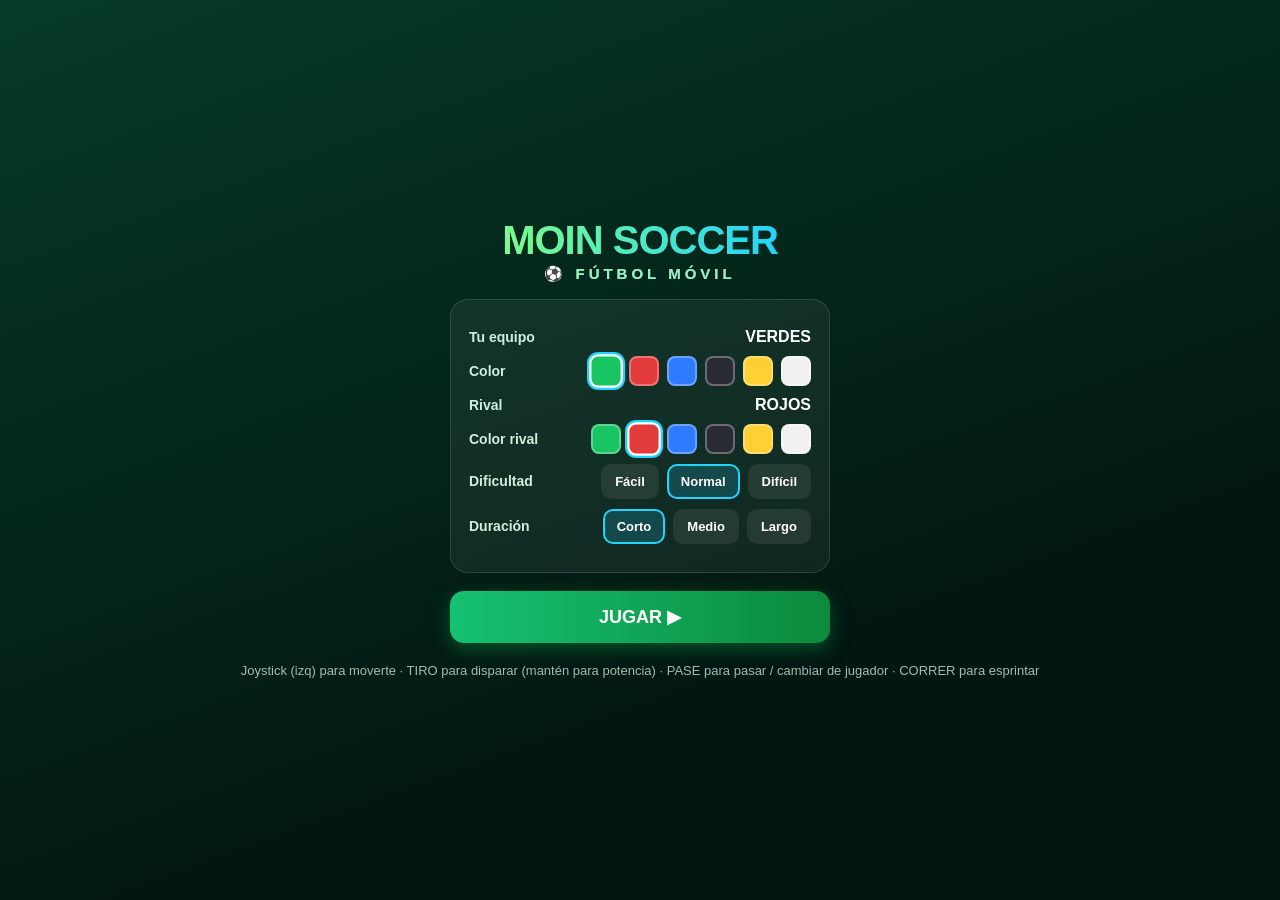
==== futbol/index.html @ 3e6782e0 "Add Moin Soccer: juego de futbol arcade para movil (PWA) Juego HTML5/Canvas estilo Dream League Socc" ====
<!DOCTYPE html>
<html lang="es">
<head>
<meta charset="UTF-8">
<meta name="viewport" content="width=device-width, initial-scale=1.0, maximum-scale=1.0, user-scalable=no, viewport-fit=cover">
<meta name="theme-color" content="#0b8a3c">
<meta name="apple-mobile-web-app-capable" content="yes">
<meta name="apple-mobile-web-app-status-bar-style" content="black-translucent">
<meta name="mobile-web-app-capable" content="yes">
<link rel="manifest" href="manifest.json">
<title>Moin Soccer ⚽</title>
<style>
  :root { --safe-b: env(safe-area-inset-bottom, 0px); }
  * { margin:0; padding:0; box-sizing:border-box; -webkit-tap-highlight-color:transparent; user-select:none; -webkit-user-select:none; touch-action:none; }
  html,body { width:100%; height:100%; overflow:hidden; background:#05241a; font-family:-apple-system,BlinkMacSystemFont,"Segoe UI",Roboto,sans-serif; color:#fff; }
  #app { position:fixed; inset:0; display:flex; align-items:center; justify-content:center; }
  canvas { display:block; background:#0b8a3c; touch-action:none; }

  /* ---------- HUD ---------- */
  #hud { position:fixed; top:0; left:0; right:0; pointer-events:none; z-index:20;
         display:flex; justify-content:center; padding:8px; padding-top:calc(8px + env(safe-area-inset-top,0px)); }
  .scoreboard { background:rgba(0,0,0,.55); backdrop-filter:blur(6px); border-radius:14px; padding:6px 14px;
                display:flex; align-items:center; gap:12px; font-weight:800; box-shadow:0 4px 14px rgba(0,0,0,.4); }
  .scoreboard .tm { display:flex; align-items:center; gap:6px; font-size:15px; }
  .dot { width:14px; height:14px; border-radius:4px; box-shadow:0 0 0 2px rgba(255,255,255,.25) inset; }
  .score { font-size:24px; font-variant-numeric:tabular-nums; letter-spacing:1px; }
  .clock { background:rgba(0,0,0,.55); border-radius:10px; padding:3px 10px; font-size:13px; font-weight:700; margin-left:8px; font-variant-numeric:tabular-nums; }

  /* ---------- Controles táctiles ---------- */
  #controls { position:fixed; inset:0; z-index:15; pointer-events:none; }
  #joyZone { position:absolute; left:0; bottom:0; width:45%; height:55%; pointer-events:auto; }
  #joyBase { position:absolute; width:120px; height:120px; border-radius:50%; border:3px solid rgba(255,255,255,.35);
             background:rgba(255,255,255,.08); transform:translate(-50%,-50%); display:none; }
  #joyStick { position:absolute; width:58px; height:58px; border-radius:50%; background:rgba(255,255,255,.55);
              border:2px solid rgba(255,255,255,.8); transform:translate(-50%,-50%); display:none; box-shadow:0 2px 8px rgba(0,0,0,.4); }
  .btns { position:absolute; right:18px; bottom:calc(28px + var(--safe-b)); pointer-events:auto; }
  .gbtn { position:absolute; border-radius:50%; display:flex; align-items:center; justify-content:center;
          font-weight:900; color:#fff; text-shadow:0 1px 2px rgba(0,0,0,.5); box-shadow:0 4px 10px rgba(0,0,0,.4); pointer-events:auto;
          border:3px solid rgba(255,255,255,.35); transition:transform .05s, filter .05s; }
  .gbtn:active, .gbtn.press { transform:scale(.9); filter:brightness(1.2); }
  #btnShoot { width:86px; height:86px; right:0; bottom:46px; background:radial-gradient(circle at 35% 30%,#ff6a5a,#d6261a); font-size:13px; }
  #btnPass  { width:70px; height:70px; right:96px; bottom:6px; background:radial-gradient(circle at 35% 30%,#5aa9ff,#1466d6); font-size:12px; }
  #btnSprint{ width:62px; height:62px; right:10px; bottom:140px; background:radial-gradient(circle at 35% 30%,#ffd76a,#e0a013); font-size:11px; color:#3a2a00; }

  /* ---------- Pantallas ---------- */
  .screen { position:fixed; inset:0; z-index:40; display:flex; flex-direction:column; align-items:center; justify-content:center;
            background:linear-gradient(160deg,#063a26,#021712 70%); padding:24px; text-align:center; gap:18px; overflow-y:auto; }
  .screen.hidden { display:none; }
  .logo { font-size:40px; font-weight:900; letter-spacing:-1px; line-height:1;
          background:linear-gradient(90deg,#7CFC8A,#21d4fd); -webkit-background-clip:text; background-clip:text; color:transparent; }
  .logo small { display:block; font-size:15px; font-weight:700; letter-spacing:4px; color:#9fe8c0; margin-top:6px; -webkit-text-fill-color:#9fe8c0; }
  .card { background:rgba(255,255,255,.06); border:1px solid rgba(255,255,255,.12); border-radius:18px; padding:18px; width:100%; max-width:380px; }
  .row { display:flex; align-items:center; justify-content:space-between; gap:10px; margin:10px 0; }
  .row label { font-size:14px; font-weight:600; color:#cfeede; }
  .opts { display:flex; gap:8px; flex-wrap:wrap; }
  .opt { background:rgba(255,255,255,.08); border:2px solid transparent; border-radius:10px; padding:8px 12px; font-size:13px; font-weight:700; cursor:pointer; }
  .opt.sel { border-color:#21d4fd; background:rgba(33,212,253,.18); }
  .swatches { display:flex; gap:8px; }
  .sw { width:30px; height:30px; border-radius:8px; border:2px solid rgba(255,255,255,.3); cursor:pointer; }
  .sw.sel { border-color:#fff; transform:scale(1.12); box-shadow:0 0 0 2px #21d4fd; }
  .btn { background:linear-gradient(90deg,#16c172,#0b8a3c); border:none; color:#fff; font-weight:900; font-size:18px;
         padding:15px 22px; border-radius:14px; width:100%; max-width:380px; cursor:pointer; box-shadow:0 6px 18px rgba(11,138,60,.5); }
  .btn.alt { background:linear-gradient(90deg,#3a4a55,#222d33); box-shadow:none; font-size:15px; padding:12px; }
  .big { font-size:30px; font-weight:900; }
  .muted { color:#9fbdb0; font-size:13px; line-height:1.5; }
  .resultScore { font-size:54px; font-weight:900; letter-spacing:2px; }

  /* ---------- Overlay GOL ---------- */
  #goalFx { position:fixed; inset:0; z-index:30; display:flex; align-items:center; justify-content:center; pointer-events:none; opacity:0; }
  #goalFx.show { animation:goalpop 1.6s ease forwards; }
  #goalFx span { font-size:64px; font-weight:900; letter-spacing:3px; color:#fff; text-shadow:0 0 24px #21d4fd, 0 4px 0 #0b8a3c; }
  @keyframes goalpop { 0%{opacity:0;transform:scale(.4)} 18%{opacity:1;transform:scale(1.1)} 75%{opacity:1;transform:scale(1)} 100%{opacity:0;transform:scale(1)} }
  .toast { position:fixed; top:64px; left:50%; transform:translateX(-50%); z-index:25; background:rgba(0,0,0,.7);
           padding:8px 16px; border-radius:20px; font-weight:700; font-size:14px; opacity:0; transition:opacity .3s; pointer-events:none; }
  .toast.show { opacity:1; }
</style>
</head>
<body>
<div id="app"><canvas id="c"></canvas></div>

<!-- HUD -->
<div id="hud" class="hidden">
  <div class="scoreboard">
    <div class="tm"><span class="dot" id="hHomeDot"></span><span id="hHomeName">CASA</span></div>
    <div class="score"><span id="hHome">0</span>&nbsp;-&nbsp;<span id="hAway">0</span></div>
    <div class="tm"><span id="hAwayName">FUERA</span><span class="dot" id="hAwayDot"></span></div>
    <div class="clock" id="hClock">00:00</div>
  </div>
</div>

<!-- Controles -->
<div id="controls" class="hidden">
  <div id="joyZone"></div>
  <div id="joyBase"></div>
  <div id="joyStick"></div>
  <div class="btns">
    <div class="gbtn" id="btnSprint">CORRER</div>
    <div class="gbtn" id="btnPass">PASE</div>
    <div class="gbtn" id="btnShoot">TIRO</div>
  </div>
</div>

<!-- GOL fx -->
<div id="goalFx"><span>¡GOOOL!</span></div>
<div class="toast" id="toast"></div>

<!-- MENÚ -->
<div id="menu" class="screen">
  <div class="logo">MOIN SOCCER<small>⚽ FÚTBOL MÓVIL</small></div>
  <div class="card">
    <div class="row"><label>Tu equipo</label><span id="homeNameLbl" style="font-weight:800">VERDES</span></div>
    <div class="row"><label>Color</label><div class="swatches" id="homeSwatches"></div></div>
    <div class="row"><label>Rival</label><span id="awayNameLbl" style="font-weight:800">ROJOS</span></div>
    <div class="row"><label>Color rival</label><div class="swatches" id="awaySwatches"></div></div>
    <div class="row"><label>Dificultad</label>
      <div class="opts" id="diffOpts">
        <div class="opt" data-diff="0">Fácil</div>
        <div class="opt sel" data-diff="1">Normal</div>
        <div class="opt" data-diff="2">Difícil</div>
      </div>
    </div>
    <div class="row"><label>Duración</label>
      <div class="opts" id="lenOpts">
        <div class="opt sel" data-len="3">Corto</div>
        <div class="opt" data-len="5">Medio</div>
        <div class="opt" data-len="8">Largo</div>
      </div>
    </div>
  </div>
  <button class="btn" id="playBtn">JUGAR ▶</button>
  <p class="muted">Joystick (izq) para moverte · TIRO para disparar (mantén para potencia) · PASE para pasar / cambiar de jugador · CORRER para esprintar</p>
</div>

<!-- FIN -->
<div id="end" class="screen hidden">
  <div id="endTitle" class="big">FINAL</div>
  <div class="resultScore"><span id="endHome">0</span> - <span id="endAway">0</span></div>
  <div id="endMsg" class="muted"></div>
  <button class="btn" id="rematchBtn">REVANCHA 🔁</button>
  <button class="btn alt" id="toMenuBtn">MENÚ</button>
</div>

<script>
/* ============================================================
   MOIN SOCCER — juego de fútbol arcade top-down para móvil
   Un solo archivo, sin dependencias. Controles táctiles + teclado.
   ============================================================ */
(() => {
"use strict";

const cv = document.getElementById('c');
const ctx = cv.getContext('2d');

/* ----- Dimensiones del campo (mundo, en unidades) ----- */
const W = 680;            // ancho del campo
const H = 1180;           // alto del campo (vertical)
const MARGIN = 60;        // banda fuera de las líneas
const GOAL_W = 200;       // ancho de portería
const PLAYER_R = 15;      // radio jugador
const BALL_R = 9;

/* ----- Estado ----- */
let view = { scale:1, w:0, h:0, camY:H/2 };
let state = 'menu';       // menu | kickoff | play | goal | end
let players = [];
let ball = null;
let score = { home:0, away:0 };
let matchClock = 0;       // segundos de juego "real"
let matchLen = 3;         // minutos por mitad (en tiempo de partido)
let half = 1;
const MATCH_SECONDS_PER_HALF = 75; // segundos reales = una mitad
let diff = 1;
let lastTs = 0;
let kickoffTeam = 'home';
let kickoffTimer = 0;
let possessionTeam = 'home';

/* ----- Equipos ----- */
const COLORS = [
  {name:'VERDES', c:'#19c463', dark:'#0c7d3d'},
  {name:'ROJOS',  c:'#e23b3b', dark:'#9c1f1f'},
  {name:'AZULES', c:'#2f7bff', dark:'#143f9c'},
  {name:'NEGROS', c:'#2b2b34', dark:'#000'},
  {name:'AMARILLOS', c:'#ffcf33', dark:'#c79600'},
  {name:'BLANCOS', c:'#f1f1f1', dark:'#9aa'},
];
let homeIdx = 0, awayIdx = 1;

/* ----- Formación (posiciones relativas, 4 de campo + portero por equipo) -----
   x: 0..1 (izq->der), y: 0..1 (su portería 0 -> centro 0.5) */
const FORMATION = [
  {role:'GK', x:0.50, y:0.04},
  {role:'DF', x:0.27, y:0.22},
  {role:'DF', x:0.73, y:0.22},
  {role:'MF', x:0.40, y:0.40},
  {role:'MF', x:0.60, y:0.40},
];

/* ============================================================
   Input
   ============================================================ */
const input = {
  move:{x:0,y:0}, active:false,
  shoot:false, shootHold:0, pass:false, passEdge:false, sprint:false,
  keys:{}
};

// Joystick táctil
const joyZone = document.getElementById('joyZone');
const joyBase = document.getElementById('joyBase');
const joyStick = document.getElementById('joyStick');
let joyId = null, joyOx=0, joyOy=0;
const JOY_MAX = 52;

function joyStart(id,x,y){ joyId=id; joyOx=x; joyOy=y; input.active=true;
  joyBase.style.display='block'; joyStick.style.display='block';
  joyBase.style.left=x+'px'; joyBase.style.top=y+'px';
  joyStick.style.left=x+'px'; joyStick.style.top=y+'px';
}
function joyMove(x,y){
  let dx=x-joyOx, dy=y-joyOy; const d=Math.hypot(dx,dy);
  if(d>JOY_MAX){ dx=dx/d*JOY_MAX; dy=dy/d*JOY_MAX; }
  joyStick.style.left=(joyOx+dx)+'px'; joyStick.style.top=(joyOy+dy)+'px';
  input.move.x=dx/JOY_MAX; input.move.y=dy/JOY_MAX;
}
function joyEnd(){ joyId=null; input.active=false; input.move.x=0; input.move.y=0;
  joyBase.style.display='none'; joyStick.style.display='none'; }

joyZone.addEventListener('touchstart',e=>{ e.preventDefault(); const t=e.changedTouches[0]; if(joyId===null) joyStart(t.identifier,t.clientX,t.clientY); },{passive:false});
joyZone.addEventListener('touchmove',e=>{ e.preventDefault(); for(const t of e.changedTouches) if(t.identifier===joyId) joyMove(t.clientX,t.clientY); },{passive:false});
joyZone.addEventListener('touchend',e=>{ for(const t of e.changedTouches) if(t.identifier===joyId) joyEnd(); },{passive:false});
joyZone.addEventListener('touchcancel',e=>{ for(const t of e.changedTouches) if(t.identifier===joyId) joyEnd(); },{passive:false});

// Botones
function bindBtn(el, downFn, upFn){
  el.addEventListener('touchstart',e=>{ e.preventDefault(); el.classList.add('press'); downFn(); },{passive:false});
  el.addEventListener('touchend',e=>{ e.preventDefault(); el.classList.remove('press'); upFn&&upFn(); },{passive:false});
  el.addEventListener('mousedown',e=>{ e.preventDefault(); el.classList.add('press'); downFn(); });
  el.addEventListener('mouseup',e=>{ el.classList.remove('press'); upFn&&upFn(); });
}
bindBtn(document.getElementById('btnShoot'), ()=>{ input.shoot=true; }, ()=>{ input.shoot=false; });
bindBtn(document.getElementById('btnPass'),  ()=>{ input.pass=true; input.passEdge=true; }, ()=>{ input.pass=false; });
bindBtn(document.getElementById('btnSprint'),()=>{ input.sprint=true; }, ()=>{ input.sprint=false; });

// Teclado (para probar en PC)
addEventListener('keydown',e=>{ input.keys[e.key.toLowerCase()]=true;
  if(e.key===' '){ input.shoot=true; } if(e.key.toLowerCase()==='x'){ if(!input.pass) input.passEdge=true; input.pass=true; }
  if(e.key==='Shift') input.sprint=true; });
addEventListener('keyup',e=>{ input.keys[e.key.toLowerCase()]=false;
  if(e.key===' ') input.shoot=false; if(e.key.toLowerCase()==='x') input.pass=false; if(e.key==='Shift') input.sprint=false; });

function readKeyboardMove(){
  let x=0,y=0;
  if(input.keys['a']||input.keys['arrowleft']) x-=1;
  if(input.keys['d']||input.keys['arrowright']) x+=1;
  if(input.keys['w']||input.keys['arrowup']) y-=1;
  if(input.keys['s']||input.keys['arrowdown']) y+=1;
  if(x||y){ const d=Math.hypot(x,y); return {x:x/d,y:y/d}; }
  return null;
}

/* ============================================================
   Setup partido
   ============================================================ */
function makePlayer(team, slot){
  const f = FORMATION[slot];
  // home ataca hacia arriba (y menor = portería rival). away al revés.
  const homeP = teamHomePos(team, f);
  return {
    team, role:f.role, slot,
    x:homeP.x, y:homeP.y, vx:0, vy:0,
    homeX:homeP.x, homeY:homeP.y,
    facing:team==='home'?-1:1,
    cooldown:0, // no puede recibir el balón un instante tras chutar
    user:false
  };
}
// Posición base según equipo. home: su portería abajo (y=H). away: arriba (y=0)
function teamHomePos(team, f){
  const x = MARGIN + f.x*W;
  let y;
  if(team==='home') y = H + MARGIN - f.y*H;       // desde abajo hacia el centro
  else              y = MARGIN + f.y*H;            // desde arriba hacia el centro
  return {x, y:clamp(y, MARGIN, H+MARGIN)};
}
function ownGoalY(team){ return team==='home' ? H+MARGIN : MARGIN; }
function targetGoalY(team){ return team==='home' ? MARGIN : H+MARGIN; }
const goalX = ()=> MARGIN + W/2;

function setupMatch(){
  players = [];
  for(const t of ['home','away']) for(let s=0;s<FORMATION.length;s++) players.push(makePlayer(t,s));
  ball = { x:MARGIN+W/2, y:MARGIN+H/2, vx:0, vy:0, owner:null, lastTouch:null };
  score = {home:0, away:0};
  matchClock = 0; half = 1;
  resetPositions('home');
}

function resetPositions(koTeam){
  kickoffTeam = koTeam;
  for(const p of players){
    const f = FORMATION[p.slot];
    const pos = teamHomePos(p.team, f);
    p.x=pos.x; p.y=pos.y; p.vx=0; p.vy=0; p.cooldown=0;
  }
  ball.x=MARGIN+W/2; ball.y=MARGIN+H/2; ball.vx=0; ball.vy=0; ball.owner=null; ball.lastTouch=null;
  // jugador que saca: un MF del equipo que saca, junto al balón
  const taker = players.find(p=>p.team===koTeam && p.role==='MF');
  if(taker){ taker.x=MARGIN+W/2 - 16; taker.y=MARGIN+H/2 + (koTeam==='home'?22:-22); }
  state='kickoff'; kickoffTimer=1.0;
  possessionTeam = koTeam;
}

/* ============================================================
   Utilidades
   ============================================================ */
function clamp(v,a,b){ return v<a?a:v>b?b:v; }
function dist(ax,ay,bx,by){ return Math.hypot(ax-bx,ay-by); }
function teammates(t){ return players.filter(p=>p.team===t); }

let userPlayer = null;
function pickUserPlayer(){
  // controla el jugador del equipo CASA más cercano al balón (o el dueño si es de casa)
  if(ball.owner && ball.owner.team==='home'){ return ball.owner; }
  let best=null, bd=1e9;
  for(const p of players){ if(p.team!=='home'||p.role==='GK') continue;
    const d=dist(p.x,p.y,ball.x,ball.y); if(d<bd){bd=d;best=p;} }
  return best;
}

/* ============================================================
   Lógica de balón
   ============================================================ */
function shootBall(p, power, dirx, diry){
  ball.owner=null; ball.lastTouch=p; p.cooldown=0.5;
  const sp = power;
  ball.vx = dirx*sp; ball.vy = diry*sp;
}
function tryCapture(){
  if(ball.owner) return;
  let best=null,bd=PLAYER_R+BALL_R+6;
  for(const p of players){ if(p.cooldown>0) continue;
    const d=dist(p.x,p.y,ball.x,ball.y);
    if(d<bd){ bd=d; best=p; } }
  if(best){ ball.owner=best; ball.lastTouch=best; possessionTeam=best.team; }
}

/* ============================================================
   IA
   ============================================================ */
function aiPlayer(p, dt){
  const hasBall = ball.owner===p;
  const myTeam = p.team;
  const atkY = targetGoalY(myTeam);
  const ownY = ownGoalY(myTeam);
  const goalAttX = goalX();

  // Portero
  if(p.role==='GK'){
    const gy = ownY + (myTeam==='home'? -50 : 50);
    let tx = clamp(ball.x, goalAttX-GOAL_W/2+10, goalAttX+GOAL_W/2-10);
    // si el balón está cerca del área, sale a por él
    const near = dist(p.x,p.y,ball.x,ball.y);
    if(near<150 && Math.abs(ball.y-ownY)<220 && !ball.owner){ tx=ball.x; moveToward(p,ball.x,ball.y, 1.0, dt); }
    else moveToward(p, tx, gy, 0.7, dt);
    if(hasBall){ // despeja
      const mate = bestPassTarget(p);
      const tgt = mate||{x:goalAttX, y:atkY};
      const a=Math.atan2(tgt.y-p.y, tgt.x-p.x);
      shootBall(p, 7.5, Math.cos(a), Math.sin(a));
    }
    return;
  }

  if(hasBall){
    // Regate hacia portería rival; chuta si está cerca; pasa si hay presión
    const dGoal = dist(p.x,p.y,goalAttX,atkY);
    const pressed = players.some(o=>o.team!==myTeam && dist(o.x,o.y,p.x,p.y)<70);
    if(dGoal < 300){
      const a=Math.atan2(atkY-p.y, (goalAttX + (Math.random()-0.5)*GOAL_W*0.6)-p.x);
      shootBall(p, 9.5, Math.cos(a), Math.sin(a));
      return;
    }
    if(pressed && Math.random()<0.04){
      const mate=bestPassTarget(p);
      if(mate){ const a=Math.atan2(mate.y-p.y,mate.x-p.x); shootBall(p, 6.5+dist(p.x,p.y,mate.x,mate.y)*0.012, Math.cos(a),Math.sin(a)); return; }
    }
    // avanza hacia portería, esquivando un poco
    let tx=goalAttX + (p.x-goalAttX)*0.4, ty=atkY;
    moveToward(p, tx, ty, 0.95+diff*0.06, dt);
    return;
  }

  // Sin balón:
  const distToBall = dist(p.x,p.y,ball.x,ball.y);
  const teamChaser = closestToBall(myTeam);
  const weAttack = possessionTeam===myTeam;

  if(teamChaser===p && !(ball.owner && ball.owner.team===myTeam)){
    // presiona el balón
    moveToward(p, ball.x, ball.y, 0.85+diff*0.08, dt);
  } else {
    // mantiene formación, desplazada hacia el ataque/defensa
    const f=FORMATION[p.slot];
    const base=teamHomePos(myTeam,f);
    // desplaza según dónde está el balón (sube en ataque, baja en defensa)
    const shift = (weAttack? 0.22 : -0.10);
    let ty = base.y + (atkY-base.y)*( (ball.y/(H+2*MARGIN)) ); // sigue la altura del juego
    ty = base.y + (myTeam==='home'? -1:1) * (weAttack?160:-40) ;
    let tx = base.x + (ball.x-goalAttX)*0.18;
    moveToward(p, clamp(tx,MARGIN,MARGIN+W), clamp(ty,MARGIN,MARGIN+H), 0.7, dt);
  }
}

function moveToward(p, tx, ty, speedMul, dt){
  const dx=tx-p.x, dy=ty-p.y; const d=Math.hypot(dx,dy);
  if(d<2) return;
  const base = SPEED*speedMul;
  p.vx = (dx/d)*base; p.vy=(dy/d)*base;
  if(Math.abs(p.vx)>0.1||Math.abs(p.vy)>0.1) p.facing=Math.sign(p.vy)||p.facing;
}
function closestToBall(team){
  let best=null,bd=1e9;
  for(const p of players){ if(p.team!==team||p.role==='GK') continue;
    const d=dist(p.x,p.y,ball.x,ball.y); if(d<bd){bd=d;best=p;} }
  return best;
}
function bestPassTarget(from){
  const atkY=targetGoalY(from.team);
  let best=null,bs=-1e9;
  for(const m of players){ if(m.team!==from.team||m===from||m.role==='GK') continue;
    const adv = (from.team==='home'? (from.y-m.y) : (m.y-from.y)); // cuánto avanza
    const open = players.filter(o=>o.team!==from.team).reduce((mn,o)=>Math.min(mn,dist(o.x,o.y,m.x,m.y)),999);
    const sc = adv*1.0 + open*0.6 - dist(from.x,from.y,m.x,m.y)*0.05;
    if(sc>bs){bs=sc;best=m;} }
  return best;
}

const SPEED = 2.5; // velocidad base px/frame(60fps)

/* ============================================================
   Update
   ============================================================ */
function update(dt){
  if(state==='end'||state==='menu') return;

  // reloj
  if(state==='play'){
    matchClock += dt * (matchLen*2*60) / (MATCH_SECONDS_PER_HALF*2);
    const totalMatch = matchLen*2*60;
    if(matchClock >= matchLen*60 && half===1){ half=2; toast('½ Descanso'); resetPositions('away'); }
    else if(matchClock >= totalMatch){ endMatch(); return; }
  }

  if(state==='kickoff'){
    kickoffTimer-=dt;
    if(kickoffTimer<=0) state='play';
  }
  if(state==='goal'){
    kickoffTimer-=dt;
    if(kickoffTimer<=0){ resetPositions(kickoffTeam); }
  }

  // Jugador de usuario
  userPlayer = pickUserPlayer();
  for(const p of players) p.user=false;
  if(userPlayer) userPlayer.user=true;

  // Cooldowns
  for(const p of players) if(p.cooldown>0) p.cooldown=Math.max(0,p.cooldown-dt);

  // Control de movimiento del usuario
  const canPlay = (state==='play') || (state==='kickoff'&&kickoffTimer<0.05);
  if(userPlayer){
    let mv = readKeyboardMove();
    if(!mv && input.active && (input.move.x||input.move.y)) mv={x:input.move.x,y:input.move.y};
    const mag = mv?Math.min(1,Math.hypot(mv.x,mv.y)):0;
    if(mv && (state==='play'||state==='kickoff')){
      const spr = input.sprint?1.35:1.0;
      userPlayer.vx = mv.x*SPEED*spr*(mag||1);
      userPlayer.vy = mv.y*SPEED*spr*(mag||1);
      if(mv.y) userPlayer.facing=Math.sign(mv.y);
    } else if(!ball.owner || ball.owner!==userPlayer){
      // se frena suavemente cuando IA no lo mueve (lo hará abajo)
    }
  }

  // Acciones usuario
  handleUserActions(canPlay);

  // IA: todos menos el userPlayer (a este lo controla el jugador salvo que el equipo defienda lejos)
  for(const p of players){
    if(p===userPlayer && (input.active||readKeyboardMove()||ball.owner===userPlayer)) continue;
    if(p===userPlayer && state==='play' && !ball.owner) { /* sin input, deja que IA ayude */ }
    if(state==='play'||state==='kickoff'||state==='goal'){
      if(p===userPlayer){
        // si el usuario no da input, el jugador se mantiene/persigue suave
        aiPlayer(p,dt);
      } else aiPlayer(p,dt);
    }
  }
  // El que saca en kickoff no se mueve hasta que empieza el juego salvo el usuario
  if(state==='kickoff'){
    for(const p of players){ if(p!==userPlayer){ p.vx*=0.2; p.vy*=0.2; } }
  }

  // Integrar jugadores
  for(const p of players){
    p.x += p.vx; p.y += p.vy;
    p.x = clamp(p.x, MARGIN-10, MARGIN+W+10);
    p.y = clamp(p.y, MARGIN-10, MARGIN+H+10);
    // fricción si nadie lo controla
    p.vx*=0.6; p.vy*=0.6;
  }
  separatePlayers();

  // Balón
  updateBall(dt);

  // Cámara sigue el balón (vertical)
  const targetCam = clamp(ball.y, view.h/2/view.scale, (H+2*MARGIN)-view.h/2/view.scale);
  view.camY += (targetCam-view.camY)*Math.min(1,dt*6);

  // HUD
  updateHUD();
  input.passEdge=false;
}

function handleUserActions(canPlay){
  if(!userPlayer) return;
  const hasBall = ball.owner===userPlayer;

  // TIRO
  if(hasBall){
    if(input.shoot){ input.shootHold=Math.min(1.4, input.shootHold+0.016*1.5); }
    if(!input.shoot && input.shootHold>0){
      // soltar = chutar
      const power = 7 + input.shootHold*7;
      let dx, dy;
      let mv=readKeyboardMove(); if(!mv && input.active) mv={x:input.move.x,y:input.move.y};
      if(mv && (mv.x||mv.y)){ const d=Math.hypot(mv.x,mv.y); dx=mv.x/d; dy=mv.y/d; }
      else { const gy=targetGoalY('home'); const a=Math.atan2(gy-userPlayer.y, goalX()-userPlayer.x); dx=Math.cos(a); dy=Math.sin(a); }
      shootBall(userPlayer, power, dx, dy);
      input.shootHold=0;
    }
    // PASE
    if(input.passEdge){
      const mate=bestPassTarget(userPlayer);
      if(mate){ const a=Math.atan2(mate.y-userPlayer.y,mate.x-userPlayer.x);
        const pw=6+dist(userPlayer.x,userPlayer.y,mate.x,mate.y)*0.014;
        shootBall(userPlayer, pw, Math.cos(a), Math.sin(a)); }
    }
  } else {
    input.shootHold=0;
    // sin balón: PASE actúa como "barrida/cambio" -> empuja hacia el balón
    if(input.passEdge){
      // pequeño impulso hacia el balón (presión)
      const a=Math.atan2(ball.y-userPlayer.y, ball.x-userPlayer.x);
      userPlayer.vx += Math.cos(a)*SPEED*1.6; userPlayer.vy += Math.sin(a)*SPEED*1.6;
    }
  }
}

function updateBall(dt){
  if(ball.owner){
    const o=ball.owner;
    // balón pegado delante del jugador en su dirección de movimiento
    let dx=o.vx, dy=o.vy; const sp=Math.hypot(dx,dy);
    if(sp>0.2){ dx/=sp; dy/=sp; } else { dx=0; dy=o.facing; }
    const lead=PLAYER_R+BALL_R+2;
    ball.x += ((o.x+dx*lead)-ball.x)*0.5;
    ball.y += ((o.y+dy*lead)-ball.y)*0.5;
    ball.vx=0; ball.vy=0;
  } else {
    ball.x+=ball.vx; ball.y+=ball.vy;
    ball.vx*=0.985; ball.vy*=0.985;
    if(Math.hypot(ball.vx,ball.vy)<0.05){ ball.vx=0; ball.vy=0; }
    tryCapture();
  }

  // Límites + goles
  const left=MARGIN, right=MARGIN+W, top=MARGIN, bot=MARGIN+H;
  const gxL=goalX()-GOAL_W/2, gxR=goalX()+GOAL_W/2;

  // paredes laterales (rebote)
  if(ball.x<left+BALL_R){ ball.x=left+BALL_R; ball.vx=Math.abs(ball.vx)*0.6; }
  if(ball.x>right-BALL_R){ ball.x=right-BALL_R; ball.vx=-Math.abs(ball.vx)*0.6; }

  // arriba (portería del away -> gol de home)
  if(ball.y<top+BALL_R){
    if(ball.x>gxL && ball.x<gxR && state==='play'){ goalScored('home'); return; }
    else { ball.y=top+BALL_R; ball.vy=Math.abs(ball.vy)*0.6; }
  }
  // abajo (portería de home -> gol de away)
  if(ball.y>bot-BALL_R){
    if(ball.x>gxL && ball.x<gxR && state==='play'){ goalScored('away'); return; }
    else { ball.y=bot-BALL_R; ball.vy=-Math.abs(ball.vy)*0.6; }
  }
}

function separatePlayers(){
  for(let i=0;i<players.length;i++) for(let j=i+1;j<players.length;j++){
    const a=players[i],b=players[j];
    const dx=b.x-a.x, dy=b.y-a.y; let d=Math.hypot(dx,dy); const min=PLAYER_R*2-4;
    if(d>0 && d<min){ const push=(min-d)/2; const ux=dx/d,uy=dy/d;
      a.x-=ux*push; a.y-=uy*push; b.x+=ux*push; b.y+=uy*push; }
  }
}

function goalScored(team){
  score[team]++;
  state='goal'; kickoffTimer=1.8;
  kickoffTeam = team==='home'?'away':'home';
  const fx=document.getElementById('goalFx');
  fx.classList.remove('show'); void fx.offsetWidth; fx.classList.add('show');
  fx.querySelector('span').textContent = team==='home' ? '¡GOOOL!' : '¡GOL RIVAL!';
  updateHUD();
}

/* ============================================================
   Render
   ============================================================ */
function worldToScreen(x,y){
  return { sx:(x - (MARGIN+W/2))*view.scale + view.w/2,
           sy:(y - view.camY)*view.scale + view.h/2 };
}

function draw(){
  ctx.clearRect(0,0,view.w,view.h);
  // fondo fuera del campo
  ctx.fillStyle='#0a3d22'; ctx.fillRect(0,0,view.w,view.h);

  ctx.save();
  ctx.translate(view.w/2, view.h/2);
  ctx.scale(view.scale, view.scale);
  ctx.translate(-(MARGIN+W/2), -view.camY);

  drawPitch();
  drawGoalNets();

  // sombras
  for(const p of players){ ctx.fillStyle='rgba(0,0,0,.25)';
    ctx.beginPath(); ctx.ellipse(p.x, p.y+PLAYER_R*0.7, PLAYER_R*0.9, PLAYER_R*0.45, 0,0,7); ctx.fill(); }
  ctx.fillStyle='rgba(0,0,0,.25)'; ctx.beginPath(); ctx.ellipse(ball.x,ball.y+BALL_R*0.6,BALL_R,BALL_R*0.5,0,0,7); ctx.fill();

  // jugadores
  for(const p of players) drawPlayer(p);
  drawBall();

  ctx.restore();

  // flecha indicadora jugador usuario (en pantalla)
  if(userPlayer){
    const s=worldToScreen(userPlayer.x, userPlayer.y-PLAYER_R-14);
    ctx.fillStyle='#fff'; ctx.beginPath();
    ctx.moveTo(s.sx,s.sy+10); ctx.lineTo(s.sx-8,s.sy-2); ctx.lineTo(s.sx+8,s.sy-2); ctx.closePath(); ctx.fill();
  }
}

function drawPitch(){
  const left=MARGIN,right=MARGIN+W,top=MARGIN,bot=MARGIN+H;
  // rayas de césped
  const stripe=70;
  for(let y=top-MARGIN; y<bot+MARGIN; y+=stripe){
    ctx.fillStyle = (Math.floor(y/stripe)%2===0)?'#15a04a':'#129143';
    ctx.fillRect(left-MARGIN, y, W+2*MARGIN, stripe);
  }
  ctx.strokeStyle='rgba(255,255,255,.85)'; ctx.lineWidth=4;
  ctx.strokeRect(left,top,W,H);
  // medio campo
  ctx.beginPath(); ctx.moveTo(left,top+H/2); ctx.lineTo(right,top+H/2); ctx.stroke();
  ctx.beginPath(); ctx.arc(left+W/2, top+H/2, 80, 0, 7); ctx.stroke();
  ctx.fillStyle='rgba(255,255,255,.85)'; ctx.beginPath(); ctx.arc(left+W/2,top+H/2,5,0,7); ctx.fill();
  // áreas
  const aw=320, ah=150, sw=140, sh=64;
  // arriba
  ctx.strokeRect(left+W/2-aw/2, top, aw, ah);
  ctx.strokeRect(left+W/2-sw/2, top, sw, sh);
  // abajo
  ctx.strokeRect(left+W/2-aw/2, bot-ah, aw, ah);
  ctx.strokeRect(left+W/2-sw/2, bot-sh, sw, sh);
  // puntos de penalti
  ctx.beginPath(); ctx.arc(left+W/2, top+ah-30, 4,0,7); ctx.fill();
  ctx.beginPath(); ctx.arc(left+W/2, bot-ah+30, 4,0,7); ctx.fill();
}

function drawGoalNets(){
  const gxL=goalX()-GOAL_W/2;
  const depth=34;
  ctx.lineWidth=3; ctx.strokeStyle='#fff';
  // portería arriba
  ctx.strokeStyle='rgba(255,255,255,.95)';
  ctx.strokeRect(gxL, MARGIN-depth, GOAL_W, depth);
  // portería abajo
  ctx.strokeRect(gxL, MARGIN+H, GOAL_W, depth);
  // red (líneas finas)
  ctx.strokeStyle='rgba(255,255,255,.3)'; ctx.lineWidth=1;
  for(let i=0;i<=GOAL_W;i+=14){ ctx.beginPath(); ctx.moveTo(gxL+i,MARGIN-depth); ctx.lineTo(gxL+i,MARGIN); ctx.stroke();
    ctx.beginPath(); ctx.moveTo(gxL+i,MARGIN+H); ctx.lineTo(gxL+i,MARGIN+H+depth); ctx.stroke(); }
  for(let j=0;j<=depth;j+=10){ ctx.beginPath(); ctx.moveTo(gxL,MARGIN-depth+j); ctx.lineTo(gxL+GOAL_W,MARGIN-depth+j); ctx.stroke();
    ctx.beginPath(); ctx.moveTo(gxL,MARGIN+H+j); ctx.lineTo(gxL+GOAL_W,MARGIN+H+j); ctx.stroke(); }
}

function drawPlayer(p){
  const col = p.team==='home'?COLORS[homeIdx]:COLORS[awayIdx];
  const isGK = p.role==='GK';
  // cuerpo
  ctx.beginPath(); ctx.arc(p.x,p.y,PLAYER_R,0,7);
  ctx.fillStyle = isGK ? '#222' : col.c; ctx.fill();
  ctx.lineWidth=3; ctx.strokeStyle = isGK ? '#111' : col.dark; ctx.stroke();
  // número/rol
  ctx.fillStyle = (col.c==='#f1f1f1'||col.c==='#ffcf33') && !isGK ? '#222':'#fff';
  ctx.font='bold 13px sans-serif'; ctx.textAlign='center'; ctx.textBaseline='middle';
  ctx.fillText(isGK?'P':(p.slot), p.x, p.y);
  // resalte usuario
  if(p.user){ ctx.beginPath(); ctx.arc(p.x,p.y,PLAYER_R+5,0,7); ctx.strokeStyle='#ffffff'; ctx.lineWidth=2.5; ctx.stroke(); }
}

function drawBall(){
  ctx.beginPath(); ctx.arc(ball.x,ball.y,BALL_R,0,7);
  ctx.fillStyle='#fff'; ctx.fill(); ctx.lineWidth=1.5; ctx.strokeStyle='#333'; ctx.stroke();
  // pentágono simple
  ctx.fillStyle='#222'; ctx.beginPath(); ctx.arc(ball.x,ball.y,BALL_R*0.4,0,7); ctx.fill();
}

/* ============================================================
   HUD
   ============================================================ */
function updateHUD(){
  document.getElementById('hHome').textContent=score.home;
  document.getElementById('hAway').textContent=score.away;
  const mins = Math.floor(matchClock/60), secs=Math.floor(matchClock%60);
  document.getElementById('hClock').textContent = String(mins).padStart(2,'0')+':'+String(secs).padStart(2,'0');
}
function toast(msg){
  const t=document.getElementById('toast'); t.textContent=msg; t.classList.add('show');
  clearTimeout(t._t); t._t=setTimeout(()=>t.classList.remove('show'),1600);
}

/* ============================================================
   Loop
   ============================================================ */
function loop(ts){
  const dt=Math.min(0.05,(ts-lastTs)/1000)||0.016; lastTs=ts;
  if(state!=='menu'&&state!=='end'){ update(dt); draw(); }
  requestAnimationFrame(loop);
}

/* ============================================================
   Resize
   ============================================================ */
function resize(){
  const dpr=Math.min(2, window.devicePixelRatio||1);
  view.w=window.innerWidth; view.h=window.innerHeight;
  cv.width=view.w*dpr; cv.height=view.h*dpr;
  cv.style.width=view.w+'px'; cv.style.height=view.h+'px';
  ctx.setTransform(dpr,0,0,dpr,0,0);
  // escala para que el ancho del campo (con margen) quepa
  const fieldW = W+2*MARGIN;
  view.scale = Math.min( view.w/fieldW, 1.4 );
  if(view.scale<0.5) view.scale=view.w/fieldW;
}
window.addEventListener('resize',resize);
window.addEventListener('orientationchange',()=>setTimeout(resize,200));

/* ============================================================
   Menú / pantallas
   ============================================================ */
function buildSwatches(containerId, getIdx, setIdx){
  const c=document.getElementById(containerId); c.innerHTML='';
  COLORS.forEach((col,i)=>{
    const d=document.createElement('div'); d.className='sw'+(i===getIdx()?' sel':'');
    d.style.background=col.c;
    d.onclick=()=>{ setIdx(i); [...c.children].forEach(x=>x.classList.remove('sel')); d.classList.add('sel'); updateNames(); };
    c.appendChild(d);
  });
}
function updateNames(){
  if(awayIdx===homeIdx) awayIdx=(homeIdx+1)%COLORS.length;
  document.getElementById('homeNameLbl').textContent=COLORS[homeIdx].name;
  document.getElementById('awayNameLbl').textContent=COLORS[awayIdx].name;
  document.getElementById('hHomeName').textContent=COLORS[homeIdx].name;
  document.getElementById('hAwayName').textContent=COLORS[awayIdx].name;
  document.getElementById('hHomeDot').style.background=COLORS[homeIdx].c;
  document.getElementById('hAwayDot').style.background=COLORS[awayIdx].c;
}
buildSwatches('homeSwatches', ()=>homeIdx, i=>{ homeIdx=i; if(awayIdx===homeIdx){awayIdx=(i+1)%COLORS.length; buildSwatches('awaySwatches',()=>awayIdx,j=>{awayIdx=j;updateNames();});} });
buildSwatches('awaySwatches', ()=>awayIdx, i=>{ awayIdx=i; });
updateNames();

document.querySelectorAll('#diffOpts .opt').forEach(o=>o.onclick=()=>{
  document.querySelectorAll('#diffOpts .opt').forEach(x=>x.classList.remove('sel')); o.classList.add('sel'); diff=+o.dataset.diff; });
document.querySelectorAll('#lenOpts .opt').forEach(o=>o.onclick=()=>{
  document.querySelectorAll('#lenOpts .opt').forEach(x=>x.classList.remove('sel')); o.classList.add('sel'); matchLen=+o.dataset.len; });

function showGame(){
  document.getElementById('menu').classList.add('hidden');
  document.getElementById('end').classList.add('hidden');
  document.getElementById('hud').classList.remove('hidden');
  document.getElementById('controls').classList.remove('hidden');
}
function startMatch(){
  resize(); updateNames(); setupMatch(); showGame();
  try{ if(cv.requestFullscreen) cv.requestFullscreen().catch(()=>{}); }catch(e){}
}
function endMatch(){
  state='end';
  document.getElementById('hud').classList.add('hidden');
  document.getElementById('controls').classList.add('hidden');
  const end=document.getElementById('end'); end.classList.remove('hidden');
  document.getElementById('endHome').textContent=score.home;
  document.getElementById('endAway').textContent=score.away;
  let msg, title;
  if(score.home>score.away){ title='🏆 ¡VICTORIA!'; msg=`¡${COLORS[homeIdx].name} ganan el partido!`; }
  else if(score.home<score.away){ title='😞 DERROTA'; msg=`${COLORS[awayIdx].name} se llevan la victoria.`; }
  else { title='🤝 EMPATE'; msg='Repartieron los puntos.'; }
  document.getElementById('endTitle').textContent=title;
  document.getElementById('endMsg').textContent=msg;
}

document.getElementById('playBtn').onclick=startMatch;
document.getElementById('rematchBtn').onclick=startMatch;
document.getElementById('toMenuBtn').onclick=()=>{
  document.getElementById('end').classList.add('hidden');
  document.getElementById('menu').classList.remove('hidden');
  state='menu';
};

/* ----- Service worker (PWA, opcional) ----- */
if('serviceWorker' in navigator){ navigator.serviceWorker.register('sw.js').catch(()=>{}); }

resize();
requestAnimationFrame(loop);
})();
</script>
</body>
</html>
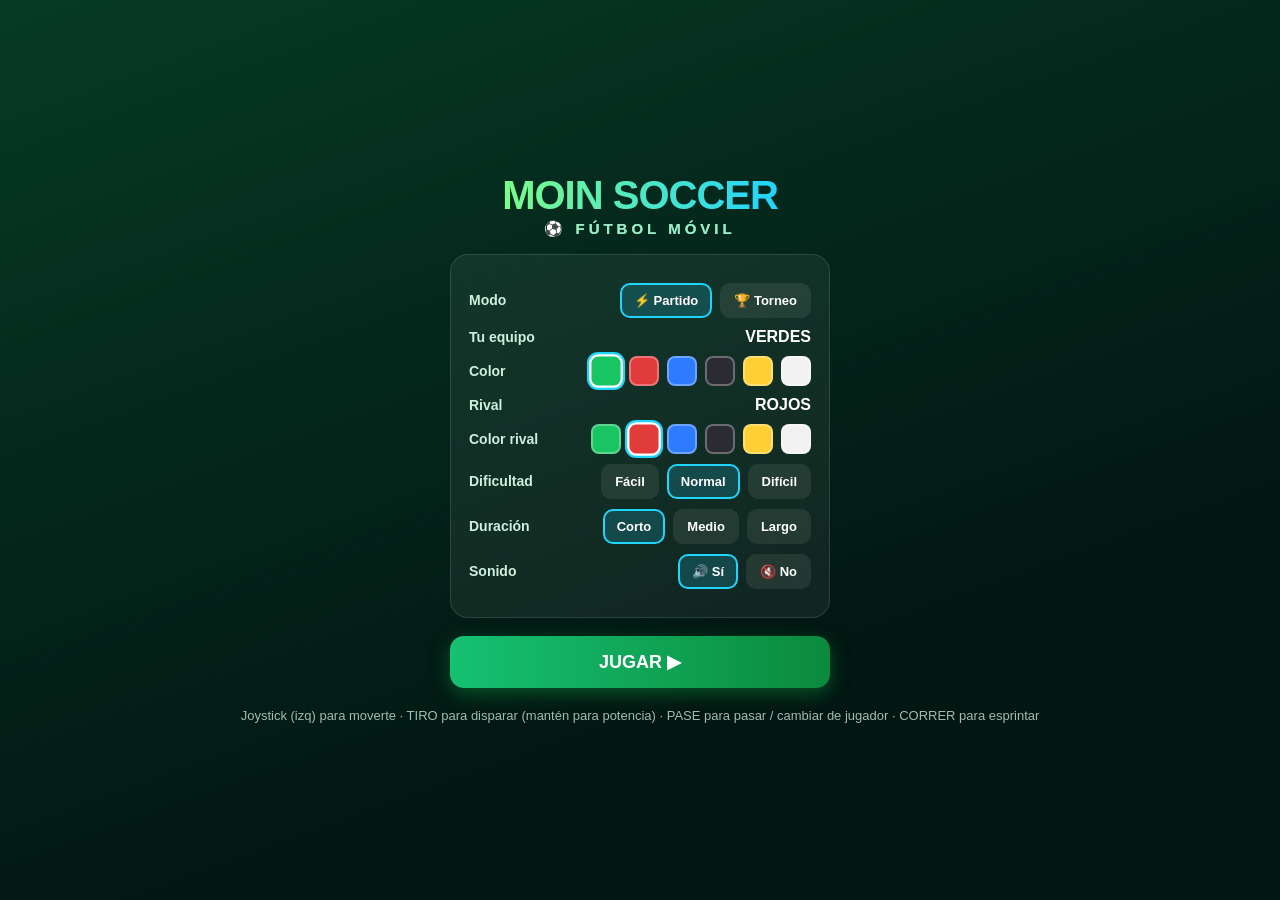
==== commit 0d695c98: "Moin Soccer: modo Torneo, sonidos y despliegue a GitHub Pages - Modo Torneo (Copa Moin): 4 equipos, " ====
--- a/futbol/index.html
+++ b/futbol/index.html
@@ -65,6 +65,20 @@
   .muted { color:#9fbdb0; font-size:13px; line-height:1.5; }
   .resultScore { font-size:54px; font-weight:900; letter-spacing:2px; }
 
+  /* ---------- Cuadro de torneo ---------- */
+  .brk-round { margin:10px 0; }
+  .brk-round h4 { font-size:12px; letter-spacing:2px; color:#7fd6a8; margin-bottom:6px; text-transform:uppercase; }
+  .brk-match { display:flex; align-items:center; justify-content:space-between; gap:8px;
+               background:rgba(255,255,255,.06); border-radius:10px; padding:8px 12px; margin:5px 0; font-weight:700; font-size:14px; }
+  .brk-match.live { border:2px solid #21d4fd; background:rgba(33,212,253,.12); }
+  .brk-match.done { opacity:.75; }
+  .brk-side { display:flex; align-items:center; gap:7px; flex:1; }
+  .brk-side.right { justify-content:flex-end; }
+  .brk-side .dot { width:13px; height:13px; }
+  .brk-side.win { color:#7CFC8A; }
+  .brk-side.lose { color:#c9a; text-decoration:line-through; opacity:.7; }
+  .brk-sc { font-variant-numeric:tabular-nums; min-width:54px; text-align:center; color:#fff; font-weight:900; }
+
   /* ---------- Overlay GOL ---------- */
   #goalFx { position:fixed; inset:0; z-index:30; display:flex; align-items:center; justify-content:center; pointer-events:none; opacity:0; }
   #goalFx.show { animation:goalpop 1.6s ease forwards; }
@@ -108,6 +122,12 @@
 <div id="menu" class="screen">
   <div class="logo">MOIN SOCCER<small>⚽ FÚTBOL MÓVIL</small></div>
   <div class="card">
+    <div class="row"><label>Modo</label>
+      <div class="opts" id="modeOpts">
+        <div class="opt sel" data-mode="match">⚡ Partido</div>
+        <div class="opt" data-mode="cup">🏆 Torneo</div>
+      </div>
+    </div>
     <div class="row"><label>Tu equipo</label><span id="homeNameLbl" style="font-weight:800">VERDES</span></div>
     <div class="row"><label>Color</label><div class="swatches" id="homeSwatches"></div></div>
     <div class="row"><label>Rival</label><span id="awayNameLbl" style="font-weight:800">ROJOS</span></div>
@@ -126,9 +146,24 @@
         <div class="opt" data-len="8">Largo</div>
       </div>
     </div>
+    <div class="row"><label>Sonido</label>
+      <div class="opts" id="sndOpts">
+        <div class="opt sel" data-snd="1">🔊 Sí</div>
+        <div class="opt" data-snd="0">🔇 No</div>
+      </div>
+    </div>
   </div>
   <button class="btn" id="playBtn">JUGAR ▶</button>
   <p class="muted">Joystick (izq) para moverte · TIRO para disparar (mantén para potencia) · PASE para pasar / cambiar de jugador · CORRER para esprintar</p>
+</div>
+
+<!-- TORNEO (cuadro de la copa) -->
+<div id="cup" class="screen hidden">
+  <div id="cupTitle" class="big">🏆 COPA MOIN</div>
+  <div id="cupBracket" class="card" style="max-width:420px"></div>
+  <div id="cupMsg" class="muted"></div>
+  <button class="btn" id="cupNextBtn">JUGAR ▶</button>
+  <button class="btn alt" id="cupQuitBtn">SALIR AL MENÚ</button>
 </div>
 
 <!-- FIN -->
@@ -174,6 +209,46 @@
 let kickoffTeam = 'home';
 let kickoffTimer = 0;
 let possessionTeam = 'home';
+let soundOn = true;
+let gameMode = 'match';   // match | cup
+
+/* ============================================================
+   Audio — sintetizado con Web Audio (sin archivos externos)
+   ============================================================ */
+const Sound = (() => {
+  let ac = null;
+  function ctx(){ if(!ac){ try{ ac = new (window.AudioContext||window.webkitAudioContext)(); }catch(e){ ac=null; } }
+    if(ac && ac.state==='suspended') ac.resume(); return ac; }
+  function tone(freq, dur, type='sine', vol=0.25, slideTo=null){
+    if(!soundOn) return; const a=ctx(); if(!a) return;
+    const o=a.createOscillator(), g=a.createGain();
+    o.type=type; o.frequency.setValueAtTime(freq, a.currentTime);
+    if(slideTo) o.frequency.exponentialRampToValueAtTime(slideTo, a.currentTime+dur);
+    g.gain.setValueAtTime(vol, a.currentTime);
+    g.gain.exponentialRampToValueAtTime(0.001, a.currentTime+dur);
+    o.connect(g); g.connect(a.destination); o.start(); o.stop(a.currentTime+dur);
+  }
+  function noise(dur, vol=0.3){
+    if(!soundOn) return; const a=ctx(); if(!a) return;
+    const n=a.sampleRate*dur, buf=a.createBuffer(1,n,a.sampleRate), d=buf.getChannelData(0);
+    for(let i=0;i<n;i++) d[i]=(Math.random()*2-1)*(1-i/n);
+    const s=a.createBufferSource(); s.buffer=buf; const g=a.createGain();
+    g.gain.value=vol; s.connect(g); g.connect(a.destination); s.start();
+  }
+  return {
+    unlock(){ ctx(); },
+    kick(){ tone(180,0.08,'square',0.18,90); },
+    pass(){ tone(330,0.10,'triangle',0.16,260); },
+    shoot(){ tone(240,0.14,'sawtooth',0.22,120); noise(0.06,0.15); },
+    save(){ tone(150,0.10,'square',0.18); noise(0.05,0.12); },
+    post(){ tone(900,0.06,'square',0.2,700); },
+    whistle(){ tone(2000,0.18,'sine',0.18,2300); setTimeout(()=>tone(2100,0.14,'sine',0.16,2000),120); },
+    goal(){ if(!soundOn) return; const notes=[523,659,784,1047]; notes.forEach((f,i)=>setTimeout(()=>tone(f,0.18,'square',0.22),i*90));
+            setTimeout(()=>noise(0.4,0.12),360); },
+    win(){ if(!soundOn) return; [523,659,784,1047,1319].forEach((f,i)=>setTimeout(()=>tone(f,0.22,'triangle',0.22),i*110)); },
+    lose(){ if(!soundOn) return; [400,330,260,180].forEach((f,i)=>setTimeout(()=>tone(f,0.25,'sawtooth',0.2),i*140)); }
+  };
+})();
 
 /* ----- Equipos ----- */
 const COLORS = [
@@ -309,6 +384,7 @@
   if(taker){ taker.x=MARGIN+W/2 - 16; taker.y=MARGIN+H/2 + (koTeam==='home'?22:-22); }
   state='kickoff'; kickoffTimer=1.0;
   possessionTeam = koTeam;
+  Sound.whistle();
 }
 
 /* ============================================================
@@ -342,7 +418,7 @@
   for(const p of players){ if(p.cooldown>0) continue;
     const d=dist(p.x,p.y,ball.x,ball.y);
     if(d<bd){ bd=d; best=p; } }
-  if(best){ ball.owner=best; ball.lastTouch=best; possessionTeam=best.team; }
+  if(best){ const changed = best.team!==possessionTeam; ball.owner=best; ball.lastTouch=best; possessionTeam=best.team; if(changed) Sound.kick(); }
 }
 
 /* ============================================================
@@ -367,7 +443,7 @@
       const mate = bestPassTarget(p);
       const tgt = mate||{x:goalAttX, y:atkY};
       const a=Math.atan2(tgt.y-p.y, tgt.x-p.x);
-      shootBall(p, 7.5, Math.cos(a), Math.sin(a));
+      shootBall(p, 7.5, Math.cos(a), Math.sin(a)); Sound.kick();
     }
     return;
   }
@@ -378,12 +454,12 @@
     const pressed = players.some(o=>o.team!==myTeam && dist(o.x,o.y,p.x,p.y)<70);
     if(dGoal < 300){
       const a=Math.atan2(atkY-p.y, (goalAttX + (Math.random()-0.5)*GOAL_W*0.6)-p.x);
-      shootBall(p, 9.5, Math.cos(a), Math.sin(a));
+      shootBall(p, 9.5, Math.cos(a), Math.sin(a)); Sound.shoot();
       return;
     }
     if(pressed && Math.random()<0.04){
       const mate=bestPassTarget(p);
-      if(mate){ const a=Math.atan2(mate.y-p.y,mate.x-p.x); shootBall(p, 6.5+dist(p.x,p.y,mate.x,mate.y)*0.012, Math.cos(a),Math.sin(a)); return; }
+      if(mate){ const a=Math.atan2(mate.y-p.y,mate.x-p.x); shootBall(p, 6.5+dist(p.x,p.y,mate.x,mate.y)*0.012, Math.cos(a),Math.sin(a)); Sound.pass(); return; }
     }
     // avanza hacia portería, esquivando un poco
     let tx=goalAttX + (p.x-goalAttX)*0.4, ty=atkY;
@@ -540,7 +616,7 @@
       let mv=readKeyboardMove(); if(!mv && input.active) mv={x:input.move.x,y:input.move.y};
       if(mv && (mv.x||mv.y)){ const d=Math.hypot(mv.x,mv.y); dx=mv.x/d; dy=mv.y/d; }
       else { const gy=targetGoalY('home'); const a=Math.atan2(gy-userPlayer.y, goalX()-userPlayer.x); dx=Math.cos(a); dy=Math.sin(a); }
-      shootBall(userPlayer, power, dx, dy);
+      shootBall(userPlayer, power, dx, dy); Sound.shoot();
       input.shootHold=0;
     }
     // PASE
@@ -548,7 +624,7 @@
       const mate=bestPassTarget(userPlayer);
       if(mate){ const a=Math.atan2(mate.y-userPlayer.y,mate.x-userPlayer.x);
         const pw=6+dist(userPlayer.x,userPlayer.y,mate.x,mate.y)*0.014;
-        shootBall(userPlayer, pw, Math.cos(a), Math.sin(a)); }
+        shootBall(userPlayer, pw, Math.cos(a), Math.sin(a)); Sound.pass(); }
     }
   } else {
     input.shootHold=0;
@@ -589,12 +665,12 @@
   // arriba (portería del away -> gol de home)
   if(ball.y<top+BALL_R){
     if(ball.x>gxL && ball.x<gxR && state==='play'){ goalScored('home'); return; }
-    else { ball.y=top+BALL_R; ball.vy=Math.abs(ball.vy)*0.6; }
+    else { ball.y=top+BALL_R; ball.vy=Math.abs(ball.vy)*0.6; if(Math.abs(ball.vy)>1.5) Sound.post(); }
   }
   // abajo (portería de home -> gol de away)
   if(ball.y>bot-BALL_R){
     if(ball.x>gxL && ball.x<gxR && state==='play'){ goalScored('away'); return; }
-    else { ball.y=bot-BALL_R; ball.vy=-Math.abs(ball.vy)*0.6; }
+    else { ball.y=bot-BALL_R; ball.vy=-Math.abs(ball.vy)*0.6; if(Math.abs(ball.vy)>1.5) Sound.post(); }
   }
 }
 
@@ -611,6 +687,7 @@
   score[team]++;
   state='goal'; kickoffTimer=1.8;
   kickoffTeam = team==='home'?'away':'home';
+  Sound.goal();
   const fx=document.getElementById('goalFx');
   fx.classList.remove('show'); void fx.offsetWidth; fx.classList.add('show');
   fx.querySelector('span').textContent = team==='home' ? '¡GOOOL!' : '¡GOL RIVAL!';
@@ -792,14 +869,20 @@
   document.querySelectorAll('#diffOpts .opt').forEach(x=>x.classList.remove('sel')); o.classList.add('sel'); diff=+o.dataset.diff; });
 document.querySelectorAll('#lenOpts .opt').forEach(o=>o.onclick=()=>{
   document.querySelectorAll('#lenOpts .opt').forEach(x=>x.classList.remove('sel')); o.classList.add('sel'); matchLen=+o.dataset.len; });
+document.querySelectorAll('#modeOpts .opt').forEach(o=>o.onclick=()=>{
+  document.querySelectorAll('#modeOpts .opt').forEach(x=>x.classList.remove('sel')); o.classList.add('sel'); gameMode=o.dataset.mode; });
+document.querySelectorAll('#sndOpts .opt').forEach(o=>o.onclick=()=>{
+  document.querySelectorAll('#sndOpts .opt').forEach(x=>x.classList.remove('sel')); o.classList.add('sel'); soundOn=o.dataset.snd==='1'; if(soundOn) Sound.unlock(); });
 
 function showGame(){
   document.getElementById('menu').classList.add('hidden');
   document.getElementById('end').classList.add('hidden');
+  document.getElementById('cup').classList.add('hidden');
   document.getElementById('hud').classList.remove('hidden');
   document.getElementById('controls').classList.remove('hidden');
 }
 function startMatch(){
+  Sound.unlock();
   resize(); updateNames(); setupMatch(); showGame();
   try{ if(cv.requestFullscreen) cv.requestFullscreen().catch(()=>{}); }catch(e){}
 }
@@ -807,19 +890,144 @@
   state='end';
   document.getElementById('hud').classList.add('hidden');
   document.getElementById('controls').classList.add('hidden');
+  if(gameMode==='cup'){ cupResolve(score.home, score.away); return; }
   const end=document.getElementById('end'); end.classList.remove('hidden');
   document.getElementById('endHome').textContent=score.home;
   document.getElementById('endAway').textContent=score.away;
   let msg, title;
-  if(score.home>score.away){ title='🏆 ¡VICTORIA!'; msg=`¡${COLORS[homeIdx].name} ganan el partido!`; }
-  else if(score.home<score.away){ title='😞 DERROTA'; msg=`${COLORS[awayIdx].name} se llevan la victoria.`; }
+  if(score.home>score.away){ title='🏆 ¡VICTORIA!'; msg=`¡${COLORS[homeIdx].name} ganan el partido!`; Sound.win(); }
+  else if(score.home<score.away){ title='😞 DERROTA'; msg=`${COLORS[awayIdx].name} se llevan la victoria.`; Sound.lose(); }
   else { title='🤝 EMPATE'; msg='Repartieron los puntos.'; }
   document.getElementById('endTitle').textContent=title;
   document.getElementById('endMsg').textContent=msg;
 }
 
-document.getElementById('playBtn').onclick=startMatch;
+/* ============================================================
+   Modo Torneo — Copa de 4 equipos (Semifinales + Final)
+   ============================================================ */
+let cup=null;
+function shuffle(a){ for(let i=a.length-1;i>0;i--){ const j=Math.floor(Math.random()*(i+1)); [a[i],a[j]]=[a[j],a[i]]; } return a; }
+
+function startCup(){
+  Sound.unlock();
+  const pool=[...Array(COLORS.length).keys()].filter(i=>i!==homeIdx);
+  shuffle(pool);
+  const t=[homeIdx, pool[0], pool[1], pool[2]];
+  cup={
+    user:homeIdx,
+    roundNames:['SEMIFINAL','FINAL'],
+    round:0,
+    rounds:[
+      [ {a:t[0], b:t[1]}, {a:t[2], b:t[3]} ],
+      [ {a:null, b:null} ]
+    ],
+    eliminated:false, champion:null
+  };
+  showCupScreen();
+}
+function userMatch(r){ return cup.rounds[r].find(m=>(m.a===cup.user||m.b===cup.user) && !m.played); }
+function simMatch(a,b){
+  let sa=Math.floor(Math.random()*4), sb=Math.floor(Math.random()*4);
+  if(sa===sb){ Math.random()<0.5?sa++:sb++; }
+  return { scoreA:sa, scoreB:sb, winner: sa>sb?a:b, played:true };
+}
+function resolveScores(m, sa, sb){
+  m.scoreA=sa; m.scoreB=sb; m.played=true;
+  if(sa>sb) m.winner=m.a;
+  else if(sb>sa) m.winner=m.b;
+  else { // penaltis
+    let pa=Math.floor(Math.random()*5)+1, pb=Math.floor(Math.random()*5)+1;
+    if(pa===pb){ Math.random()<0.5?pa++:pb++; }
+    m.pens=[pa,pb]; m.winner = pa>pb?m.a:m.b;
+  }
+}
+function cupResolve(userScore, oppScore){
+  const m=userMatch(cup.round);
+  if(m.a===cup.user) resolveScores(m, userScore, oppScore);
+  else               resolveScores(m, oppScore, userScore);
+  // simula las demás eliminatorias de la ronda
+  for(const om of cup.rounds[cup.round]){ if(!om.played && om.a!=null){ const r=simMatch(om.a,om.b); Object.assign(om,r); } }
+
+  const userWon = (m.winner===cup.user);
+  if(!userWon){
+    cup.eliminated=true; cup.champion=m.winner; Sound.lose();
+    showCupScreen(); return;
+  }
+  // avanza
+  if(cup.round < cup.rounds.length-1){
+    const winners = cup.rounds[cup.round].map(x=>x.winner);
+    cup.rounds[cup.round+1][0] = {a:winners[0], b:winners[1]};
+    cup.round++;
+    showCupScreen();
+  } else {
+    cup.champion=cup.user; Sound.win(); showCupScreen();
+  }
+}
+function teamChip(idx, cls){
+  if(idx==null) return `<span class="brk-side ${cls}"><span class="dot" style="background:#555"></span>?</span>`;
+  return `<span class="brk-side ${cls}"><span class="dot" style="background:${COLORS[idx].c}"></span>${COLORS[idx].name}</span>`;
+}
+function showCupScreen(){
+  document.getElementById('menu').classList.add('hidden');
+  document.getElementById('end').classList.add('hidden');
+  document.getElementById('hud').classList.add('hidden');
+  document.getElementById('controls').classList.add('hidden');
+  const cs=document.getElementById('cup'); cs.classList.remove('hidden');
+  state='menu';
+
+  // construir cuadro
+  const next = (!cup.eliminated && !cup.champion) ? userMatch(cup.round) : null;
+  let html='';
+  cup.rounds.forEach((round, ri)=>{
+    html+=`<div class="brk-round"><h4>${cup.roundNames[ri]}</h4>`;
+    round.forEach(m=>{
+      const live = (m===next);
+      const aW = m.played && m.winner===m.a, bW = m.played && m.winner===m.b;
+      const sc = m.played ? `${m.scoreA} - ${m.scoreB}${m.pens?` (p ${m.pens[0]}-${m.pens[1]})`:''}` : 'vs';
+      html+=`<div class="brk-match ${live?'live':''} ${m.played?'done':''}">
+        ${teamChip(m.a, 'left '+(m.played?(aW?'win':'lose'):''))}
+        <span class="brk-sc">${sc}</span>
+        ${teamChip(m.b, 'right '+(m.played?(bW?'win':'lose'):''))}
+      </div>`;
+    });
+    html+=`</div>`;
+  });
+  document.getElementById('cupBracket').innerHTML=html;
+
+  const btn=document.getElementById('cupNextBtn');
+  const title=document.getElementById('cupTitle');
+  const msg=document.getElementById('cupMsg');
+  if(cup.champion===cup.user){
+    title.textContent='🏆 ¡CAMPEONES!';
+    msg.textContent=`¡${COLORS[cup.user].name} levantan la Copa Moin!`;
+    btn.textContent='VOLVER AL MENÚ'; btn.onclick=cupToMenu;
+  } else if(cup.eliminated){
+    title.textContent='😞 ELIMINADOS';
+    msg.textContent=`Fin del torneo. Campeón: ${COLORS[cup.champion].name}.`;
+    btn.textContent='VOLVER AL MENÚ'; btn.onclick=cupToMenu;
+  } else {
+    const opp = next.a===cup.user?next.b:next.a;
+    title.textContent='🏆 COPA MOIN';
+    msg.textContent=`${cup.roundNames[cup.round]}: ${COLORS[cup.user].name} vs ${COLORS[opp].name}`;
+    btn.textContent=`JUGAR ${cup.roundNames[cup.round]} ▶`;
+    btn.onclick=playCupMatch;
+  }
+}
+function playCupMatch(){
+  const m=userMatch(cup.round);
+  const opp = m.a===cup.user?m.b:m.a;
+  awayIdx=opp; updateNames();
+  startMatch();
+}
+function cupToMenu(){
+  document.getElementById('cup').classList.add('hidden');
+  document.getElementById('menu').classList.remove('hidden');
+  state='menu'; cup=null;
+}
+
+document.getElementById('playBtn').onclick=()=>{ updateNames(); if(gameMode==='cup') startCup(); else startMatch(); };
 document.getElementById('rematchBtn').onclick=startMatch;
+document.getElementById('cupQuitBtn').onclick=cupToMenu;
 document.getElementById('toMenuBtn').onclick=()=>{
   document.getElementById('end').classList.add('hidden');
   document.getElementById('menu').classList.remove('hidden');
